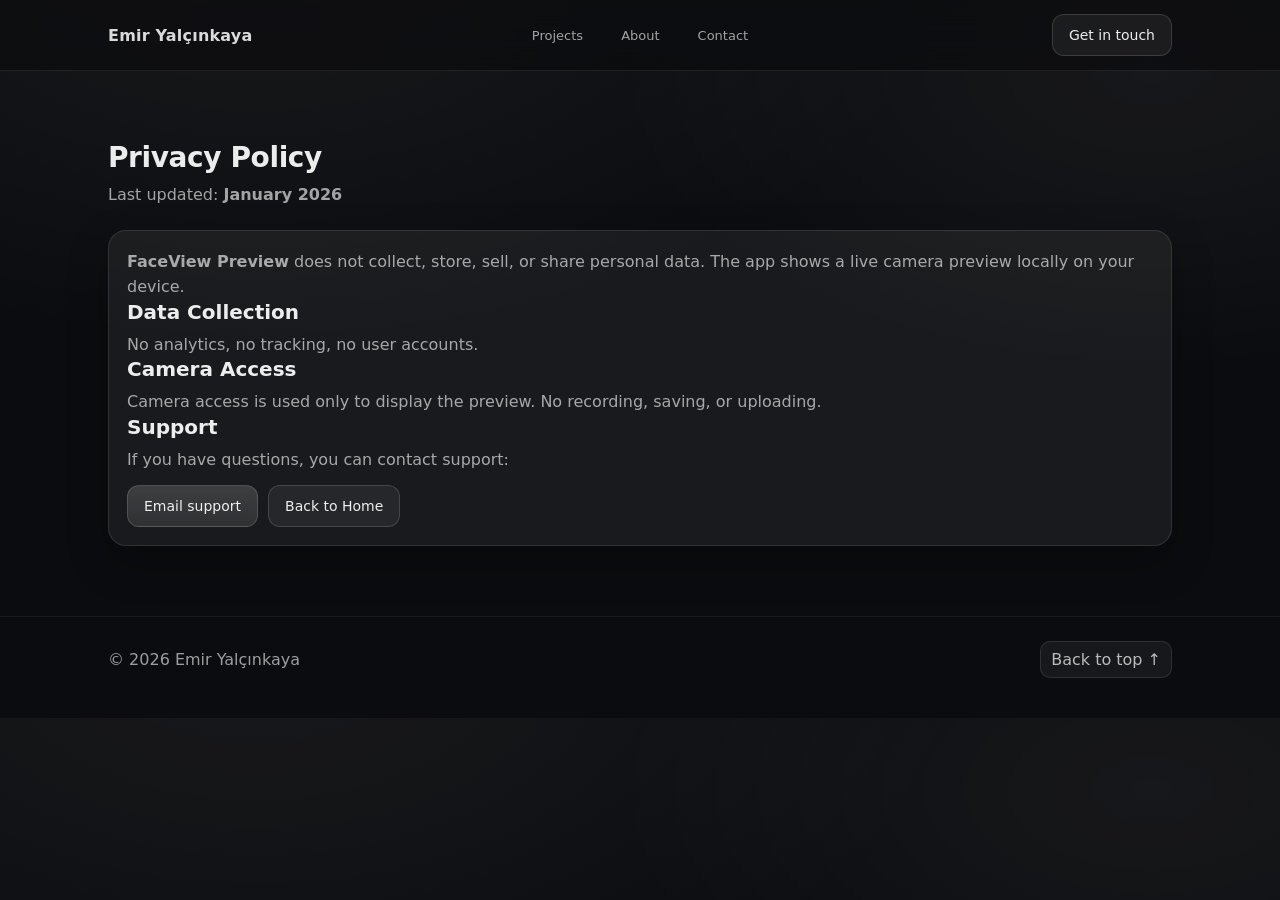
==== privacy.html @ cf3e4a01 "FaceView Preview Website" ====
<!doctype html>
<html lang="en">
<head>
  <meta charset="utf-8" />
  <meta name="viewport" content="width=device-width, initial-scale=1" />
  <title>Privacy Policy • FaceView Preview</title>
  <link rel="stylesheet" href="style.css" />
</head>
<body>

  <div id="top"></div>

  <header class="nav-wrap">
    <nav class="nav">
      <a class="brand" href="index.html" aria-label="Home">
        Emir Yalçınkaya
      </a>

      <div class="nav-center">
        <a href="index.html#projects" class="nav-link">Projects</a>
        <a href="index.html#about" class="nav-link">About</a>
        <a href="index.html#contact" class="nav-link">Contact</a>
      </div>

      <div class="nav-right">
        <a class="btn btn-ghost" href="index.html#contact">Get in touch</a>
      </div>
    </nav>
  </header>

  <main class="section">
    <div class="section-inner">
      <h2>Privacy Policy</h2>
      <p class="section-sub">Last updated: <strong>January 2026</strong></p>

      <article class="card">
        <p class="card-desc" style="margin-top:0">
          <strong>FaceView Preview</strong> does not collect, store, sell, or share personal data.
          The app shows a live camera preview locally on your device.
        </p>

        <h3 style="margin-bottom:8px">Data Collection</h3>
        <p class="card-desc" style="margin-top:0">
          No analytics, no tracking, no user accounts.
        </p>

        <h3 style="margin-bottom:8px">Camera Access</h3>
        <p class="card-desc" style="margin-top:0">
          Camera access is used only to display the preview. No recording, saving, or uploading.
        </p>

        <h3 style="margin-bottom:8px">Support</h3>
        <p class="card-desc" style="margin-top:0">
          If you have questions, you can contact support:
        </p>

        <div class="hero-actions" style="margin-top:12px">
          <a class="btn btn-primary" href="mailto:faceviewpreview@gmail.com?subject=FaceView%20Preview%20Privacy%20Question">
            Email support
          </a>
          <a class="btn btn-secondary" href="index.html">
            Back to Home
          </a>
        </div>
      </article>
    </div>
  </main>

  <footer class="footer">
    <div class="section-inner footer-inner">
      <span>© 2026 Emir Yalçınkaya</span>
      <a class="footer-link" href="#top">Back to top ↑</a>
    </div>
  </footer>

</body>
</html>
---- style.css ----
:root{
  --bg: #0b0c0f;
  --card: rgba(255,255,255,0.06);
  --stroke: rgba(255,255,255,0.10);
  --text: rgba(255,255,255,0.92);
  --muted: rgba(255,255,255,0.62);

  --btnStroke: rgba(255,255,255,0.14);
  --shine: rgba(255,255,255,0.18);

  --max: 1100px;
}

*{ box-sizing: border-box; }
html{ scroll-behavior: smooth; }

body{
  margin: 0;
  font-family: ui-sans-serif, system-ui, -apple-system, BlinkMacSystemFont, "SF Pro Display", "SF Pro Text", "Segoe UI", Roboto, Helvetica, Arial;
  background:
    radial-gradient(1200px 700px at 20% -10%, rgba(255,255,255,0.06), transparent 60%),
    radial-gradient(900px 500px at 90% 10%, rgba(255,255,255,0.05), transparent 60%),
    var(--bg);
  color: var(--text);
}

a{ color: inherit; }

/* ---------- Utilities ---------- */
.container,
.section-inner{
  max-width: var(--max);
  margin: 0 auto;
  padding: 0 18px;
}

.muted{ color: var(--muted); }

/* ---------- NAV (shared) ---------- */
.nav-wrap{
  position: sticky;
  top: 0;
  z-index: 50;
  backdrop-filter: saturate(180%) blur(18px);
  background: rgba(10,10,12,0.55);
  border-bottom: 1px solid rgba(255,255,255,0.08);
}

/* index navbar layout */
.nav{
  max-width: var(--max);
  margin: 0 auto;
  padding: 14px 18px;
  display: grid;
  grid-template-columns: 1fr auto 1fr;
  align-items: center;
}

/* privacy navbar layout */
.nav__inner{
  padding: 14px 0;
  display: flex;
  align-items: center;
  gap: 12px;
}

.brand{
  text-decoration: none;
  color: var(--text);
  font-weight: 600;
  letter-spacing: 0.2px;
  opacity: 0.92;
}

.brand__dot{
  width: 10px;
  height: 10px;
  border-radius: 999px;
  display: inline-block;
  margin-right: 8px;
  background: rgba(255,255,255,0.55);
  box-shadow: 0 0 0 3px rgba(255,255,255,0.08);
}

.nav-center{
  display: flex;
  gap: 18px;
  justify-content: center;
}

.nav-right{
  display: flex;
  justify-content: flex-end;
}

.nav-link{
  text-decoration: none;
  color: var(--muted);
  font-size: 13px;
  padding: 8px 10px;
  border-radius: 999px;
  transition: 0.2s ease;
}

.nav-link:hover{
  color: var(--text);
  background: rgba(255,255,255,0.06);
}

/* ---------- Buttons ---------- */
.btn{
  display: inline-flex;
  align-items: center;
  justify-content: center;
  gap: 8px;
  padding: 12px 16px;
  border-radius: 12px;
  font-size: 14px;
  text-decoration: none;
  border: 1px solid var(--btnStroke);
  transition: 0.2s ease;
  position: relative;
  overflow: hidden;
  user-select: none;
  color: var(--text);
}

.btn::before{
  content:"";
  position:absolute;
  inset:-40%;
  background: radial-gradient(circle at 30% 30%, var(--shine), transparent 55%);
  opacity: 0;
  transition: 0.2s ease;
}

.btn:hover::before{ opacity: 1; }

.btn-primary{
  background: linear-gradient(180deg, rgba(255,255,255,0.16), rgba(255,255,255,0.10));
}

.btn-primary:hover{
  background: linear-gradient(180deg, rgba(255,255,255,0.20), rgba(255,255,255,0.12));
  transform: translateY(-1px);
}

.btn-secondary{
  background: rgba(255,255,255,0.06);
}

.btn-secondary:hover{
  background: rgba(255,255,255,0.10);
  transform: translateY(-1px);
}

.btn-ghost{
  background: rgba(255,255,255,0.06);
}

.btn-ghost:hover{
  background: rgba(255,255,255,0.10);
}

/* ---------- Sections ---------- */
.section{
  padding: 70px 0;
}

.section h2{
  margin: 0 0 8px 0;
  font-size: 28px;
  letter-spacing: -0.4px;
}

.section-sub{
  margin: 0 0 22px 0;
  color: var(--muted);
  line-height: 1.6;
}

/* muted section block */
.section.muted{
  background: rgba(255,255,255,0.03);
  border-top: 1px solid rgba(255,255,255,0.06);
  border-bottom: 1px solid rgba(255,255,255,0.06);
}

/* ---------- Hero ---------- */
.hero{
  padding: 84px 0 64px;
}

.hero-logo{
  width: 72px;
  height: 72px;
  border-radius: 18px;
  overflow: hidden;
  background: rgba(255,255,255,0.06);
  border: 1px solid rgba(255,255,255,0.10);
  box-shadow: 0 14px 34px rgba(0,0,0,0.36);
  margin-bottom: 14px;
}

.hero-logo img{
  width: 100%;
  height: 100%;
  object-fit: cover;
}

.hero-kicker{
  margin: 10px 0 10px;
  color: rgba(255,255,255,0.65);
  font-size: 13px;
  letter-spacing: 0.2px;
}

.hero-title{
  margin: 0;
  font-size: clamp(40px, 5vw, 56px);
  letter-spacing: -1px;
}

.hero-subtitle{
  margin: 12px 0 0;
  max-width: 620px;
  color: var(--muted);
  font-size: 16px;
  line-height: 1.6;
}

.hero-actions{
  display: flex;
  gap: 10px;
  margin-top: 18px;
  flex-wrap: wrap;
}

.hero-badges{
  display:flex;
  gap: 10px;
  margin-top: 18px;
  flex-wrap: wrap;
}

.pill{
  font-size: 12px;
  padding: 8px 10px;
  border-radius: 999px;
  background: rgba(255,255,255,0.06);
  border: 1px solid rgba(255,255,255,0.10);
  color: rgba(255,255,255,0.72);
}

.hero-inner{
  max-width: var(--max);
  margin: 0 auto;
  padding: 0 18px;
}

/* ---------- Cards / Projects ---------- */
.grid{
  display: grid;
  grid-template-columns: 1fr;
  gap: 16px;
}

.card{
  background: var(--card);
  border: 1px solid rgba(255,255,255,0.10);
  border-radius: 18px;
  padding: 18px;
  box-shadow: 0 16px 40px rgba(0,0,0,0.25);
  transition: transform 0.25s ease, box-shadow 0.25s ease;
}

.card:hover{
  transform: translateY(-2px);
  box-shadow: 0 20px 44px rgba(0,0,0,0.30);
}

.card-head{
  display: flex;
  gap: 14px;
  align-items: flex-start;
}

.card-icon{
  width: 52px;
  height: 52px;
  border-radius: 14px;
  overflow: hidden;
  border: 1px solid rgba(255,255,255,0.12);
  background: rgba(255,255,255,0.06);
  flex: 0 0 auto;
}

.card-icon img{
  width: 100%;
  height: 100%;
  object-fit: cover;
}

.card h3{
  margin: 0;
  font-size: 20px;
}

.card-desc{
  margin: 8px 0 0;
  color: var(--muted);
  line-height: 1.6;
}

.feature-list{
  margin: 16px 0 0;
  padding-left: 18px;
  color: rgba(255,255,255,0.78);
  line-height: 1.7;
}

.card-footer{
  margin-top: 16px;
  display: flex;
  align-items: center;
  justify-content: space-between;
  gap: 12px;
  flex-wrap: wrap;
  padding-top: 14px;
  border-top: 1px solid rgba(255,255,255,0.08);
}

.tech{
  font-size: 12px;
  color: rgba(255,255,255,0.65);
  border: 1px solid rgba(255,255,255,0.10);
  background: rgba(255,255,255,0.05);
  padding: 8px 10px;
  border-radius: 999px;
}

/* Privacy + Support "button" links */
.project-links{
  display:flex;
  align-items:center;
  gap:10px;
}

.pbtn{
  display:inline-flex;
  align-items:center;
  padding: 9px 12px;
  border-radius: 999px;
  font-size: 13px;
  text-decoration: none;
  color: rgba(255,255,255,0.86);
  background: rgba(255,255,255,0.07);
  border: 1px solid rgba(255,255,255,0.12);
  transition: 0.2s ease;
}

.pbtn:hover{
  background: rgba(255,255,255,0.11);
  border-color: rgba(255,255,255,0.18);
  transform: translateY(-1px);
}

/* ---------- About ---------- */
.about-text{
  margin: 0;
  color: var(--muted);
  line-height: 1.7;
  max-width: 780px;
}

/* ---------- Contact ---------- */
.contact-text{
  margin: 0 0 18px;
  color: var(--muted);
  line-height: 1.7;
}

.contact-grid{
  display: grid;
  grid-template-columns: 1.2fr 0.8fr;
  gap: 16px;
}

.contact-form{
  background: var(--card);
  border: 1px solid rgba(255,255,255,0.10);
  border-radius: 18px;
  padding: 18px;
}

.contact-form label{
  display: block;
  margin-bottom: 12px;
}

.contact-form span{
  display: block;
  font-size: 12px;
  color: rgba(255,255,255,0.70);
  margin-bottom: 6px;
}

.contact-form input,
.contact-form textarea{
  width: 100%;
  padding: 12px 12px;
  border-radius: 12px;
  border: 1px solid rgba(255,255,255,0.12);
  background: rgba(0,0,0,0.28);
  color: var(--text);
  outline: none;
}

.contact-form input:focus,
.contact-form textarea:focus{
  border-color: rgba(255,255,255,0.22);
}

.form-actions{
  display: flex;
  gap: 10px;
  flex-wrap: wrap;
  margin-top: 10px;
}

.form-note{
  margin: 12px 0 0;
  font-size: 12px;
  color: rgba(255,255,255,0.55);
}

.contact-card{
  background: rgba(255,255,255,0.04);
  border: 1px solid rgba(255,255,255,0.08);
  border-radius: 18px;
  padding: 18px;
}

.contact-card h3{
  margin: 0 0 10px;
}

.contact-card p{
  margin: 10px 0 6px;
  color: rgba(255,255,255,0.65);
  font-size: 13px;
}

.mail-big{
  display: inline-block;
  text-decoration: none;
  color: rgba(255,255,255,0.92);
  background: rgba(255,255,255,0.06);
  border: 1px solid rgba(255,255,255,0.10);
  padding: 10px 12px;
  border-radius: 12px;
  font-size: 14px;
}

.mail-big:hover{
  background: rgba(255,255,255,0.10);
}

/* ---------- Privacy page card ---------- */
.pCard{
  background: var(--card);
  border: 1px solid rgba(255,255,255,0.10);
  border-radius: 18px;
  padding: 22px;
  box-shadow: 0 16px 40px rgba(0,0,0,0.25);
}

.pCard h2{
  font-size: 28px;
  letter-spacing: -0.4px;
}

.pCard h3{
  margin-top: 18px;
  margin-bottom: 8px;
  font-size: 16px;
}

.pCard p{
  color: rgba(255,255,255,0.78);
  line-height: 1.7;
}

/* ---------- Footer ---------- */
.footer{
  padding: 24px 0 40px;
  color: rgba(255,255,255,0.60);
  border-top: 1px solid rgba(255,255,255,0.06);
}

.footer__inner,
.footer-inner{
  max-width: var(--max);
  margin: 0 auto;
  padding: 0 18px;
  display:flex;
  justify-content: space-between;
  align-items: center;
  gap: 12px;
}

.footer__links{
  display: flex;
  align-items: center;
  gap: 10px;
}

.footer__links a,
.footer-link{
  text-decoration: none;
  color: rgba(255,255,255,0.70);
  padding: 8px 10px;
  border-radius: 10px;
  border: 1px solid rgba(255,255,255,0.10);
  background: rgba(255,255,255,0.05);
}

.footer__links a:hover,
.footer-link:hover{
  background: rgba(255,255,255,0.09);
}

/* ---------- Responsive ---------- */
@media (max-width: 900px){
  .nav{
    grid-template-columns: 1fr;
    gap: 10px;
    justify-items: start;
  }
  .nav-center{
    justify-content: flex-start;
    flex-wrap: wrap;
  }
  .nav-right{
    justify-content: flex-start;
  }
  .contact-grid{
    grid-template-columns: 1fr;
  }
}
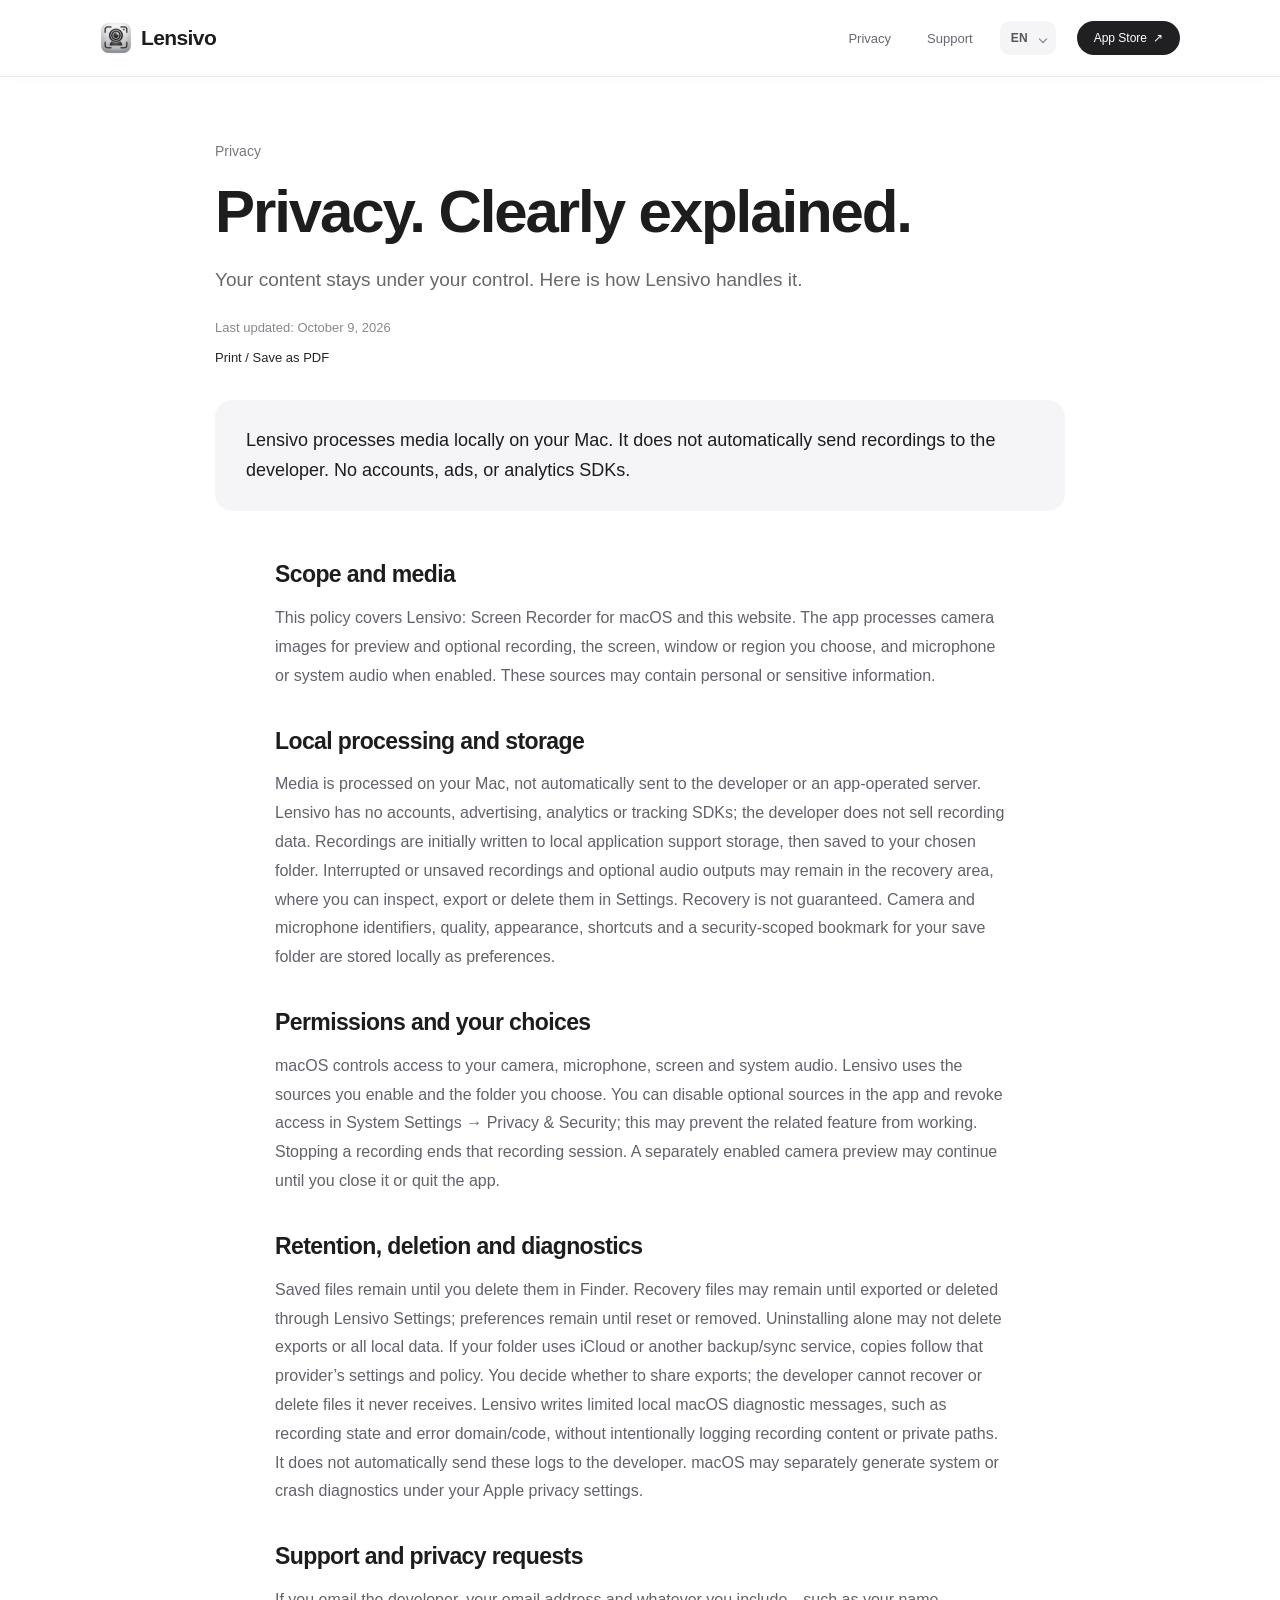
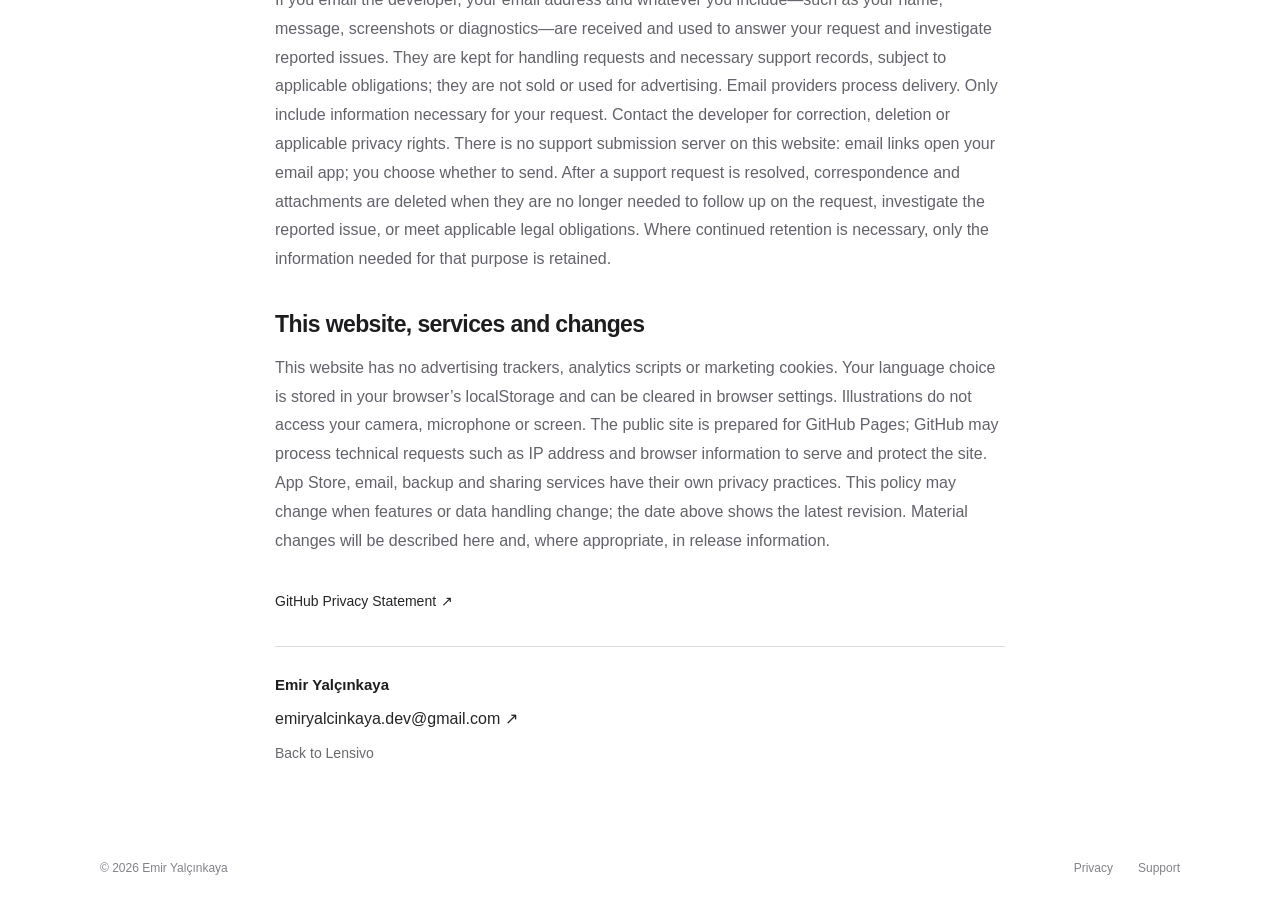
==== commit c6e733b3: "Lensivo: Screen Recorder is described as an FaceView Preview new version" ====
--- a/privacy.html
+++ b/privacy.html
@@ -1,77 +1 @@
-<!doctype html>
-<html lang="en">
-<head>
-  <meta charset="utf-8" />
-  <meta name="viewport" content="width=device-width, initial-scale=1" />
-  <title>Privacy Policy • FaceView Preview</title>
-  <link rel="stylesheet" href="style.css" />
-</head>
-<body>
-
-  <div id="top"></div>
-
-  <header class="nav-wrap">
-    <nav class="nav">
-      <a class="brand" href="index.html" aria-label="Home">
-        Emir Yalçınkaya
-      </a>
-
-      <div class="nav-center">
-        <a href="index.html#projects" class="nav-link">Projects</a>
-        <a href="index.html#about" class="nav-link">About</a>
-        <a href="index.html#contact" class="nav-link">Contact</a>
-      </div>
-
-      <div class="nav-right">
-        <a class="btn btn-ghost" href="index.html#contact">Get in touch</a>
-      </div>
-    </nav>
-  </header>
-
-  <main class="section">
-    <div class="section-inner">
-      <h2>Privacy Policy</h2>
-      <p class="section-sub">Last updated: <strong>January 2026</strong></p>
-
-      <article class="card">
-        <p class="card-desc" style="margin-top:0">
-          <strong>FaceView Preview</strong> does not collect, store, sell, or share personal data.
-          The app shows a live camera preview locally on your device.
-        </p>
-
-        <h3 style="margin-bottom:8px">Data Collection</h3>
-        <p class="card-desc" style="margin-top:0">
-          No analytics, no tracking, no user accounts.
-        </p>
-
-        <h3 style="margin-bottom:8px">Camera Access</h3>
-        <p class="card-desc" style="margin-top:0">
-          Camera access is used only to display the preview. No recording, saving, or uploading.
-        </p>
-
-        <h3 style="margin-bottom:8px">Support</h3>
-        <p class="card-desc" style="margin-top:0">
-          If you have questions, you can contact support:
-        </p>
-
-        <div class="hero-actions" style="margin-top:12px">
-          <a class="btn btn-primary" href="mailto:faceviewpreview@gmail.com?subject=FaceView%20Preview%20Privacy%20Question">
-            Email support
-          </a>
-          <a class="btn btn-secondary" href="index.html">
-            Back to Home
-          </a>
-        </div>
-      </article>
-    </div>
-  </main>
-
-  <footer class="footer">
-    <div class="section-inner footer-inner">
-      <span>© 2026 Emir Yalçınkaya</span>
-      <a class="footer-link" href="#top">Back to top ↑</a>
-    </div>
-  </footer>
-
-</body>
-</html>+<!doctype html><html lang="en"><head><meta charset="utf-8"><meta name="viewport" content="width=device-width,initial-scale=1"><title>Privacy — Lensivo</title><meta name="description" content="Lensivo — a floating camera preview and local recording tools for macOS. Available in five languages."><meta name="theme-color" content="#fafafa"><link rel="icon" href="assets/favicon.png" type="image/png"><link rel="stylesheet" href="style.css"><script src="translations.js" defer></script><script src="site.js" defer></script></head><body><a class="skip-link" href="#main" data-i18n="skip">Skip to content</a><header><nav class="shell nav" aria-label="Main navigation"><a class="brand" href="index.html" aria-label="Lensivo home"><img src="assets/lensivo-logo.png" width="32" height="32" alt=""><span>Lensivo</span></a><div class="nav-right"><a href="privacy.html" data-i18n="navPrivacy">Privacy</a><a class="nav-support" href="mailto:emiryalcinkaya.dev@gmail.com" data-i18n="navSupport">Support</a><label class="language"><span class="sr-only" data-i18n="languageLabel">Website language</span><select id="language-select"><option value="en">EN</option><option value="fr">FR</option><option value="de">DE</option><option value="it">IT</option><option value="tr">TR</option></select></label><a class="nav-store" href="https://apps.apple.com/app/id6757967733" target="_blank" rel="noopener noreferrer"><span>App Store </span><span class="link-arrow" aria-hidden="true">↗</span></a></div></nav></header><main id="main" class="policy shell"><div class="policy-header"><p data-i18n="navPrivacy" class="policy-kicker">Privacy</p><h1 data-i18n="policyTitle">Privacy. Clearly explained.</h1><p data-i18n="policyIntro" class="section-description">Your content stays under your control. Here is how Lensivo handles it.</p><p data-i18n="policyDate" class="policy-date">Last updated: October 9, 2026</p><button class="text-link print-button" type="button" data-print-policy data-i18n="print">Print / Save as PDF</button></div><div class="policy-summary"><p data-i18n="policySummary">Lensivo processes media locally on your Mac. It does not automatically send recordings to the developer. No accounts, ads, or analytics SDKs.</p></div><div class="policy-body"><section id="policy-0"><h2 data-i18n="p0Title">Scope and media</h2><p data-i18n="p0Body">This policy covers Lensivo: Screen Recorder for macOS and this website. The app processes camera images for preview and optional recording, the screen, window or region you choose, and microphone or system audio when enabled. These sources may contain personal or sensitive information.</p></section><section id="policy-1"><h2 data-i18n="p1Title">Local processing and storage</h2><p data-i18n="p1Body">Media is processed on your Mac, not automatically sent to the developer or an app-operated server. Lensivo has no accounts, advertising, analytics or tracking SDKs; the developer does not sell recording data. Recordings are initially written to local application support storage, then saved to your chosen folder. Interrupted or unsaved recordings and optional audio outputs may remain in the recovery area, where you can inspect, export or delete them in Settings. Recovery is not guaranteed. Camera and microphone identifiers, quality, appearance, shortcuts and a security-scoped bookmark for your save folder are stored locally as preferences.</p></section><section id="policy-2"><h2 data-i18n="p2Title">Permissions and your choices</h2><p data-i18n="p2Body">macOS controls access to your camera, microphone, screen and system audio. Lensivo uses the sources you enable and the folder you choose. You can disable optional sources in the app and revoke access in System Settings → Privacy & Security; this may prevent the related feature from working. Stopping a recording ends that recording session. A separately enabled camera preview may continue until you close it or quit the app.</p></section><section id="policy-3"><h2 data-i18n="p3Title">Retention, deletion and diagnostics</h2><p data-i18n="p3Body">Saved files remain until you delete them in Finder. Recovery files may remain until exported or deleted through Lensivo Settings; preferences remain until reset or removed. Uninstalling alone may not delete exports or all local data. If your folder uses iCloud or another backup/sync service, copies follow that provider’s settings and policy. You decide whether to share exports; the developer cannot recover or delete files it never receives. Lensivo writes limited local macOS diagnostic messages, such as recording state and error domain/code, without intentionally logging recording content or private paths. It does not automatically send these logs to the developer. macOS may separately generate system or crash diagnostics under your Apple privacy settings.</p></section><section id="policy-4"><h2 data-i18n="p4Title">Support and privacy requests</h2><p data-i18n="p4Body">If you email the developer, your email address and whatever you include—such as your name, message, screenshots or diagnostics—are received and used to answer your request and investigate reported issues. They are kept for handling requests and necessary support records, subject to applicable obligations; they are not sold or used for advertising. Email providers process delivery. Only include information necessary for your request. Contact the developer for correction, deletion or applicable privacy rights. There is no support submission server on this website: email links open your email app; you choose whether to send. After a support request is resolved, correspondence and attachments are deleted when they are no longer needed to follow up on the request, investigate the reported issue, or meet applicable legal obligations. Where continued retention is necessary, only the information needed for that purpose is retained.</p></section><section id="policy-5"><h2 data-i18n="p5Title">This website, services and changes</h2><p data-i18n="p5Body">This website has no advertising trackers, analytics scripts or marketing cookies. Your language choice is stored in your browser’s localStorage and can be cleared in browser settings. Illustrations do not access your camera, microphone or screen. The public site is prepared for GitHub Pages; GitHub may process technical requests such as IP address and browser information to serve and protect the site. App Store, email, backup and sharing services have their own privacy practices. This policy may change when features or data handling change; the date above shows the latest revision. Material changes will be described here and, where appropriate, in release information.</p></section><a class="text-link" href="https://docs.github.com/en/site-policy/privacy-policies/github-general-privacy-statement" target="_blank" rel="noopener noreferrer"><span data-i18n="github">GitHub Privacy Statement</span><span class="link-arrow" aria-hidden="true">↗</span></a><div class="policy-contact"><strong>Emir Yalçınkaya</strong><a class="text-link" href="mailto:emiryalcinkaya.dev@gmail.com"><span>emiryalcinkaya.dev@gmail.com</span><span class="link-arrow" aria-hidden="true">↗</span></a><a href="index.html" data-i18n="back">Back to Lensivo</a></div></div></main><footer class="shell"><div class="footer-main"><span>© 2026 Emir Yalçınkaya</span><div><a href="privacy.html" data-i18n="navPrivacy">Privacy</a><a href="mailto:emiryalcinkaya.dev@gmail.com" data-i18n="navSupport">Support</a></div></div></footer></body></html>
--- a/style.css
+++ b/style.css
@@ -1,550 +1,68 @@
-:root{
-  --bg: #0b0c0f;
-  --card: rgba(255,255,255,0.06);
-  --stroke: rgba(255,255,255,0.10);
-  --text: rgba(255,255,255,0.92);
-  --muted: rgba(255,255,255,0.62);
-
-  --btnStroke: rgba(255,255,255,0.14);
-  --shine: rgba(255,255,255,0.18);
-
-  --max: 1100px;
-}
-
-*{ box-sizing: border-box; }
-html{ scroll-behavior: smooth; }
-
-body{
-  margin: 0;
-  font-family: ui-sans-serif, system-ui, -apple-system, BlinkMacSystemFont, "SF Pro Display", "SF Pro Text", "Segoe UI", Roboto, Helvetica, Arial;
-  background:
-    radial-gradient(1200px 700px at 20% -10%, rgba(255,255,255,0.06), transparent 60%),
-    radial-gradient(900px 500px at 90% 10%, rgba(255,255,255,0.05), transparent 60%),
-    var(--bg);
-  color: var(--text);
-}
-
-a{ color: inherit; }
-
-/* ---------- Utilities ---------- */
-.container,
-.section-inner{
-  max-width: var(--max);
-  margin: 0 auto;
-  padding: 0 18px;
-}
-
-.muted{ color: var(--muted); }
-
-/* ---------- NAV (shared) ---------- */
-.nav-wrap{
-  position: sticky;
-  top: 0;
-  z-index: 50;
-  backdrop-filter: saturate(180%) blur(18px);
-  background: rgba(10,10,12,0.55);
-  border-bottom: 1px solid rgba(255,255,255,0.08);
-}
-
-/* index navbar layout */
-.nav{
-  max-width: var(--max);
-  margin: 0 auto;
-  padding: 14px 18px;
-  display: grid;
-  grid-template-columns: 1fr auto 1fr;
-  align-items: center;
-}
-
-/* privacy navbar layout */
-.nav__inner{
-  padding: 14px 0;
-  display: flex;
-  align-items: center;
-  gap: 12px;
-}
-
-.brand{
-  text-decoration: none;
-  color: var(--text);
-  font-weight: 600;
-  letter-spacing: 0.2px;
-  opacity: 0.92;
-}
-
-.brand__dot{
-  width: 10px;
-  height: 10px;
-  border-radius: 999px;
-  display: inline-block;
-  margin-right: 8px;
-  background: rgba(255,255,255,0.55);
-  box-shadow: 0 0 0 3px rgba(255,255,255,0.08);
-}
-
-.nav-center{
-  display: flex;
-  gap: 18px;
-  justify-content: center;
-}
-
-.nav-right{
-  display: flex;
-  justify-content: flex-end;
-}
-
-.nav-link{
-  text-decoration: none;
-  color: var(--muted);
-  font-size: 13px;
-  padding: 8px 10px;
-  border-radius: 999px;
-  transition: 0.2s ease;
-}
-
-.nav-link:hover{
-  color: var(--text);
-  background: rgba(255,255,255,0.06);
-}
-
-/* ---------- Buttons ---------- */
-.btn{
-  display: inline-flex;
-  align-items: center;
-  justify-content: center;
-  gap: 8px;
-  padding: 12px 16px;
-  border-radius: 12px;
-  font-size: 14px;
-  text-decoration: none;
-  border: 1px solid var(--btnStroke);
-  transition: 0.2s ease;
-  position: relative;
-  overflow: hidden;
-  user-select: none;
-  color: var(--text);
-}
-
-.btn::before{
-  content:"";
-  position:absolute;
-  inset:-40%;
-  background: radial-gradient(circle at 30% 30%, var(--shine), transparent 55%);
-  opacity: 0;
-  transition: 0.2s ease;
-}
-
-.btn:hover::before{ opacity: 1; }
-
-.btn-primary{
-  background: linear-gradient(180deg, rgba(255,255,255,0.16), rgba(255,255,255,0.10));
-}
-
-.btn-primary:hover{
-  background: linear-gradient(180deg, rgba(255,255,255,0.20), rgba(255,255,255,0.12));
-  transform: translateY(-1px);
-}
-
-.btn-secondary{
-  background: rgba(255,255,255,0.06);
-}
-
-.btn-secondary:hover{
-  background: rgba(255,255,255,0.10);
-  transform: translateY(-1px);
-}
-
-.btn-ghost{
-  background: rgba(255,255,255,0.06);
-}
-
-.btn-ghost:hover{
-  background: rgba(255,255,255,0.10);
-}
-
-/* ---------- Sections ---------- */
-.section{
-  padding: 70px 0;
-}
-
-.section h2{
-  margin: 0 0 8px 0;
-  font-size: 28px;
-  letter-spacing: -0.4px;
-}
-
-.section-sub{
-  margin: 0 0 22px 0;
-  color: var(--muted);
-  line-height: 1.6;
-}
-
-/* muted section block */
-.section.muted{
-  background: rgba(255,255,255,0.03);
-  border-top: 1px solid rgba(255,255,255,0.06);
-  border-bottom: 1px solid rgba(255,255,255,0.06);
-}
-
-/* ---------- Hero ---------- */
-.hero{
-  padding: 84px 0 64px;
-}
-
-.hero-logo{
-  width: 72px;
-  height: 72px;
-  border-radius: 18px;
-  overflow: hidden;
-  background: rgba(255,255,255,0.06);
-  border: 1px solid rgba(255,255,255,0.10);
-  box-shadow: 0 14px 34px rgba(0,0,0,0.36);
-  margin-bottom: 14px;
-}
-
-.hero-logo img{
-  width: 100%;
-  height: 100%;
-  object-fit: cover;
-}
-
-.hero-kicker{
-  margin: 10px 0 10px;
-  color: rgba(255,255,255,0.65);
-  font-size: 13px;
-  letter-spacing: 0.2px;
-}
-
-.hero-title{
-  margin: 0;
-  font-size: clamp(40px, 5vw, 56px);
-  letter-spacing: -1px;
-}
-
-.hero-subtitle{
-  margin: 12px 0 0;
-  max-width: 620px;
-  color: var(--muted);
-  font-size: 16px;
-  line-height: 1.6;
-}
-
-.hero-actions{
-  display: flex;
-  gap: 10px;
-  margin-top: 18px;
-  flex-wrap: wrap;
-}
-
-.hero-badges{
-  display:flex;
-  gap: 10px;
-  margin-top: 18px;
-  flex-wrap: wrap;
-}
-
-.pill{
-  font-size: 12px;
-  padding: 8px 10px;
-  border-radius: 999px;
-  background: rgba(255,255,255,0.06);
-  border: 1px solid rgba(255,255,255,0.10);
-  color: rgba(255,255,255,0.72);
-}
-
-.hero-inner{
-  max-width: var(--max);
-  margin: 0 auto;
-  padding: 0 18px;
-}
-
-/* ---------- Cards / Projects ---------- */
-.grid{
-  display: grid;
-  grid-template-columns: 1fr;
-  gap: 16px;
-}
-
-.card{
-  background: var(--card);
-  border: 1px solid rgba(255,255,255,0.10);
-  border-radius: 18px;
-  padding: 18px;
-  box-shadow: 0 16px 40px rgba(0,0,0,0.25);
-  transition: transform 0.25s ease, box-shadow 0.25s ease;
-}
-
-.card:hover{
-  transform: translateY(-2px);
-  box-shadow: 0 20px 44px rgba(0,0,0,0.30);
-}
-
-.card-head{
-  display: flex;
-  gap: 14px;
-  align-items: flex-start;
-}
-
-.card-icon{
-  width: 52px;
-  height: 52px;
-  border-radius: 14px;
-  overflow: hidden;
-  border: 1px solid rgba(255,255,255,0.12);
-  background: rgba(255,255,255,0.06);
-  flex: 0 0 auto;
-}
-
-.card-icon img{
-  width: 100%;
-  height: 100%;
-  object-fit: cover;
-}
-
-.card h3{
-  margin: 0;
-  font-size: 20px;
-}
-
-.card-desc{
-  margin: 8px 0 0;
-  color: var(--muted);
-  line-height: 1.6;
-}
-
-.feature-list{
-  margin: 16px 0 0;
-  padding-left: 18px;
-  color: rgba(255,255,255,0.78);
-  line-height: 1.7;
-}
-
-.card-footer{
-  margin-top: 16px;
-  display: flex;
-  align-items: center;
-  justify-content: space-between;
-  gap: 12px;
-  flex-wrap: wrap;
-  padding-top: 14px;
-  border-top: 1px solid rgba(255,255,255,0.08);
-}
-
-.tech{
-  font-size: 12px;
-  color: rgba(255,255,255,0.65);
-  border: 1px solid rgba(255,255,255,0.10);
-  background: rgba(255,255,255,0.05);
-  padding: 8px 10px;
-  border-radius: 999px;
-}
-
-/* Privacy + Support "button" links */
-.project-links{
-  display:flex;
-  align-items:center;
-  gap:10px;
-}
-
-.pbtn{
-  display:inline-flex;
-  align-items:center;
-  padding: 9px 12px;
-  border-radius: 999px;
-  font-size: 13px;
-  text-decoration: none;
-  color: rgba(255,255,255,0.86);
-  background: rgba(255,255,255,0.07);
-  border: 1px solid rgba(255,255,255,0.12);
-  transition: 0.2s ease;
-}
-
-.pbtn:hover{
-  background: rgba(255,255,255,0.11);
-  border-color: rgba(255,255,255,0.18);
-  transform: translateY(-1px);
-}
-
-/* ---------- About ---------- */
-.about-text{
-  margin: 0;
-  color: var(--muted);
-  line-height: 1.7;
-  max-width: 780px;
-}
-
-/* ---------- Contact ---------- */
-.contact-text{
-  margin: 0 0 18px;
-  color: var(--muted);
-  line-height: 1.7;
-}
-
-.contact-grid{
-  display: grid;
-  grid-template-columns: 1.2fr 0.8fr;
-  gap: 16px;
-}
-
-.contact-form{
-  background: var(--card);
-  border: 1px solid rgba(255,255,255,0.10);
-  border-radius: 18px;
-  padding: 18px;
-}
-
-.contact-form label{
-  display: block;
-  margin-bottom: 12px;
-}
-
-.contact-form span{
-  display: block;
-  font-size: 12px;
-  color: rgba(255,255,255,0.70);
-  margin-bottom: 6px;
-}
-
-.contact-form input,
-.contact-form textarea{
-  width: 100%;
-  padding: 12px 12px;
-  border-radius: 12px;
-  border: 1px solid rgba(255,255,255,0.12);
-  background: rgba(0,0,0,0.28);
-  color: var(--text);
-  outline: none;
-}
-
-.contact-form input:focus,
-.contact-form textarea:focus{
-  border-color: rgba(255,255,255,0.22);
-}
-
-.form-actions{
-  display: flex;
-  gap: 10px;
-  flex-wrap: wrap;
-  margin-top: 10px;
-}
-
-.form-note{
-  margin: 12px 0 0;
-  font-size: 12px;
-  color: rgba(255,255,255,0.55);
-}
-
-.contact-card{
-  background: rgba(255,255,255,0.04);
-  border: 1px solid rgba(255,255,255,0.08);
-  border-radius: 18px;
-  padding: 18px;
-}
-
-.contact-card h3{
-  margin: 0 0 10px;
-}
-
-.contact-card p{
-  margin: 10px 0 6px;
-  color: rgba(255,255,255,0.65);
-  font-size: 13px;
-}
-
-.mail-big{
-  display: inline-block;
-  text-decoration: none;
-  color: rgba(255,255,255,0.92);
-  background: rgba(255,255,255,0.06);
-  border: 1px solid rgba(255,255,255,0.10);
-  padding: 10px 12px;
-  border-radius: 12px;
-  font-size: 14px;
-}
-
-.mail-big:hover{
-  background: rgba(255,255,255,0.10);
-}
-
-/* ---------- Privacy page card ---------- */
-.pCard{
-  background: var(--card);
-  border: 1px solid rgba(255,255,255,0.10);
-  border-radius: 18px;
-  padding: 22px;
-  box-shadow: 0 16px 40px rgba(0,0,0,0.25);
-}
-
-.pCard h2{
-  font-size: 28px;
-  letter-spacing: -0.4px;
-}
-
-.pCard h3{
-  margin-top: 18px;
-  margin-bottom: 8px;
-  font-size: 16px;
-}
-
-.pCard p{
-  color: rgba(255,255,255,0.78);
-  line-height: 1.7;
-}
-
-/* ---------- Footer ---------- */
-.footer{
-  padding: 24px 0 40px;
-  color: rgba(255,255,255,0.60);
-  border-top: 1px solid rgba(255,255,255,0.06);
-}
-
-.footer__inner,
-.footer-inner{
-  max-width: var(--max);
-  margin: 0 auto;
-  padding: 0 18px;
-  display:flex;
-  justify-content: space-between;
-  align-items: center;
-  gap: 12px;
-}
-
-.footer__links{
-  display: flex;
-  align-items: center;
-  gap: 10px;
-}
-
-.footer__links a,
-.footer-link{
-  text-decoration: none;
-  color: rgba(255,255,255,0.70);
-  padding: 8px 10px;
-  border-radius: 10px;
-  border: 1px solid rgba(255,255,255,0.10);
-  background: rgba(255,255,255,0.05);
-}
-
-.footer__links a:hover,
-.footer-link:hover{
-  background: rgba(255,255,255,0.09);
-}
-
-/* ---------- Responsive ---------- */
-@media (max-width: 900px){
-  .nav{
-    grid-template-columns: 1fr;
-    gap: 10px;
-    justify-items: start;
-  }
-  .nav-center{
-    justify-content: flex-start;
-    flex-wrap: wrap;
-  }
-  .nav-right{
-    justify-content: flex-start;
-  }
-  .contact-grid{
-    grid-template-columns: 1fr;
-  }
-}+:root{color-scheme:light;--ink:#1d1d1f;--muted:#68686d;--blue:#0066cc;--line:#dedee2;--surface:#f5f5f7;--font:-apple-system,BlinkMacSystemFont,'Segoe UI',sans-serif}*{box-sizing:border-box}html{scroll-behavior:smooth;scroll-padding-top:88px}body{margin:0;background:#fff;color:var(--ink);font-family:var(--font);-webkit-font-smoothing:antialiased}a{color:inherit;text-decoration:none}button,select{font:inherit}button,a,select{-webkit-tap-highlight-color:transparent}a:focus-visible,button:focus-visible,select:focus-visible{outline:3px solid #0071e3;outline-offset:5px;border-radius:5px}.shell{width:min(1080px,calc(100% - 64px));margin:auto}.sr-only{position:absolute;width:1px;height:1px;padding:0;overflow:hidden;clip:rect(0,0,0,0);white-space:nowrap}.skip-link{position:fixed;top:-100px;left:16px;background:#fff;z-index:100;padding:12px;border:1px solid var(--line)}.skip-link:focus{top:12px}header{position:sticky;top:0;z-index:20;background:#ffffffdb;backdrop-filter:blur(20px);-webkit-backdrop-filter:blur(20px);border-bottom:1px solid #00000008}.nav{height:68px;display:flex;justify-content:space-between;align-items:center}.brand{display:flex;align-items:center;gap:9px;font-weight:650;font-size:20px;letter-spacing:-.7px}.brand img{object-fit:contain}.nav-right{display:flex;align-items:center;gap:28px;font-size:13px}.nav-right a:hover{color:var(--blue)}.language{position:relative}.language select{border:0;background:transparent;color:var(--muted);font-size:12px;max-width:128px;padding:10px 2px;cursor:pointer}.hero{text-align:center;padding-top:73px}.hero-icon{object-fit:contain;filter:drop-shadow(0 8px 14px #00000016);animation:arrive .7s both}.product-name{font-size:22px;font-weight:600;letter-spacing:-.5px;margin:16px 0 22px}.hero h1{font-size:clamp(48px,5.5vw,76px);line-height:1.06;letter-spacing:-3.8px;font-weight:650;margin:0 auto;max-width:1000px;animation:arrive .8s .08s both}.hero-intro{font-size:clamp(20px,2.1vw,28px);line-height:1.35;font-weight:500;letter-spacing:-.55px;margin:24px auto 12px}.hero-description{max-width:550px;font-size:18px;line-height:1.55;color:var(--muted);margin:0 auto}.hero-actions{margin-top:28px}.button{display:inline-flex;align-items:center;gap:10px;background:#0071e3;color:#fff;border-radius:99px;padding:13px 23px;min-height:46px;font-size:15px;font-weight:500;transition:background .2s,transform .2s}.button:hover{background:#0077ed;transform:translateY(-1px)}.release{font-size:12px;color:#77777e;margin:17px auto 0;max-width:480px;line-height:1.5}.product-showcase{padding-top:52px}.mac-window{width:940px;max-width:100%;margin:auto;position:relative;border:1px solid #d7d7df;border-radius:19px;box-shadow:0 24px 70px #25253216,0 3px 10px #25253206;background:linear-gradient(145deg,#eeeeF2,#dddde4);overflow:hidden;animation:arrive 1s .18s both}.window-top{height:37px;background:#fafafadb;border-bottom:1px solid #d9d9de;display:flex;align-items:center;justify-content:center;font-size:11px;font-weight:500;color:#73737b;position:relative}.traffic{position:absolute;left:15px;display:flex;gap:7px}.traffic i{width:9px;height:9px;border-radius:50%;background:#f36b63;border:1px solid #00000009}.traffic i:nth-child(2){background:#f6c451}.traffic i:nth-child(3){background:#60c357}.window-time{position:absolute;right:17px;font-size:10px}.window-content{height:445px;padding:52px 77px 45px;position:relative;background:radial-gradient(ellipse at 80% 90%,#c8d2df60,transparent 70%)}.recording-island{position:absolute;z-index:3;left:50%;top:13px;transform:translateX(-50%);height:43px;width:172px;border-radius:14px;background:#242426;color:#eee;display:flex;align-items:center;justify-content:space-between;padding:8px 15px;font-size:12px;font-variant-numeric:tabular-nums;box-shadow:0 5px 14px #0002}.record-dot{width:15px;height:15px;border-radius:50%;background:#ed534d;box-shadow:0 0 0 4px #ed534d20}.presentation{height:100%;background:#fffefa;border:1px solid #fff;border-radius:8px;padding:26px 38px 20px;box-shadow:0 10px 26px #20212e0d;position:relative;overflow:hidden}.presentation-heading{display:flex;justify-content:space-between;font-size:12px;color:#717176}.presentation h2{font-size:clamp(38px,4.9vw,65px);font-weight:600;letter-spacing:-2.8px;line-height:1.06;margin:30px 0 0;max-width:78%;position:relative;z-index:2}.presentation-bottom{display:flex;justify-content:space-between;position:absolute;bottom:20px;left:38px;right:38px;font-size:12px;color:#7b7b80}.abstract-lines{position:absolute;right:25px;bottom:26px;display:flex;align-items:end;gap:8px;transform:rotate(-15deg);opacity:.8}.abstract-lines i{height:75px;width:13px;background:#d8e5f2;border-radius:8px}.abstract-lines i:nth-child(2){height:105px;background:#b7d4f2}.abstract-lines i:nth-child(3){height:140px;background:#82b7eb}.abstract-lines i:nth-child(4){height:180px;background:#3287d7}.abstract-lines i:nth-child(5){height:220px;background:#0066cc}.floating-camera{position:absolute;z-index:4;bottom:24px;right:24px;width:136px;height:154px;border-radius:25px;border:1px solid #ffffffcc;display:grid;place-items:center;background:linear-gradient(145deg,#fcfcfe,#e5e5ec);box-shadow:0 12px 28px #22232f20;animation:gentleFloat 8s ease-in-out infinite}.floating-camera img{width:96px;height:96px;object-fit:contain}.camera-dot{position:absolute;top:14px;right:15px;background:#ee554c;border-radius:50%;width:5px;height:5px}.image-caption{font-size:11px;text-align:center;color:#8b8b91;line-height:1.5;margin:21px 0 0}.section-title{font-size:clamp(34px,3.7vw,50px);letter-spacing:-1.8px;font-weight:600;line-height:1.1;margin:0}.features{padding-top:120px;padding-bottom:100px}.feature-grid{display:grid;grid-template-columns:repeat(3,1fr);gap:48px;margin-top:52px}.feature-symbol{font-size:30px;color:#55555b;display:block;height:46px;line-height:1}.feature-grid h3{font-size:21px;line-height:1.3;letter-spacing:-.5px;font-weight:600;margin:13px 0}.feature-grid p{font-size:16px;line-height:1.65;color:var(--muted);margin:0}.specs{display:flex;gap:30px;justify-content:space-between;font-size:12px;color:#85858c;border-top:1px solid var(--line);padding-top:26px;margin-top:46px}.language-section{background:var(--surface);padding:90px 0;text-align:center}.section-description{font-size:18px;line-height:1.65;color:var(--muted);max-width:620px;margin:23px auto 0}.language-list{display:flex;gap:15px 40px;justify-content:center;flex-wrap:wrap;margin-top:38px;font-size:19px;font-weight:500;letter-spacing:-.4px}.privacy-section{text-align:center;padding:106px 0}.privacy-mark{margin:0 auto 23px;color:#585860;width:44px;height:52px}.privacy-mark svg{width:100%;height:100%}.text-link{color:var(--blue);font-size:16px;display:inline-block;line-height:1.5}.text-link:hover{text-decoration:underline}.privacy-section .text-link{margin-top:23px}.support-section{text-align:center;background:var(--surface);padding:66px 0}.support-section h2{font-size:32px;font-weight:600;letter-spacing:-1px;margin:0}.support-section .section-description{font-size:16px;max-width:570px;margin-top:16px}.support-section .text-link{margin-top:23px}.email-address{display:block;font-size:13px;color:#82828b;margin:12px 0 0}.email-address:hover{color:var(--blue)}footer{padding:33px 0 27px;color:#82828a;font-size:12px;line-height:1.6}.footer-main{display:flex;justify-content:space-between;gap:25px}.footer-main>div{display:flex;gap:25px}.footnote{font-size:11px;line-height:1.65;color:#909098;border-top:1px solid var(--line);margin-top:22px;padding-top:17px}.policy{max-width:850px;padding-top:66px;padding-bottom:65px}.policy-header{margin-bottom:32px}.policy-kicker{font-size:14px;font-weight:500;color:#787880;margin:0 0 20px}.policy h1{font-size:clamp(39px,4.8vw,60px);letter-spacing:-2.1px;line-height:1.1;font-weight:600;margin:0}.policy .section-description{margin:19px 0;max-width:700px;font-size:19px}.policy-date{color:#888890;font-size:13px;margin:25px 0 13px}.print-button{background:none;border:0;padding:0;font-size:13px;cursor:pointer}.policy-summary{background:var(--surface);border-radius:17px;padding:26px 31px;font-size:18px;line-height:1.65;font-weight:500}.policy-summary p{margin:0}.policy-body{max-width:730px;margin:auto;padding-top:13px}.policy-body section{margin:36px 0}.policy-body h2{font-size:23px;letter-spacing:-.6px;font-weight:600;line-height:1.3;margin:0 0 14px}.policy-body p{font-size:16px;line-height:1.8;color:#62626b;margin:0}.policy-body>.text-link{font-size:14px}.policy-contact{display:flex;flex-direction:column;gap:14px;border-top:1px solid var(--line);padding-top:29px;margin-top:34px;font-size:15px}.policy-contact>a:last-child{font-size:14px;color:var(--muted)}@keyframes arrive{from{opacity:0;transform:translateY(14px)}to{opacity:1;transform:translateY(0)}}@keyframes gentleFloat{50%{transform:translateY(-5px)}}
+@media(min-width:1500px){.hero{padding-top:90px}}@media(max-width:850px){.shell{width:calc(100% - 48px)}.hero h1{font-size:58px;letter-spacing:-2.8px}.hero-intro{font-size:23px}.window-content{height:390px;padding:53px 45px 35px}.presentation{padding-inline:25px}.presentation h2{font-size:51px;max-width:83%}.feature-grid{gap:26px}.floating-camera{width:118px;height:136px}.floating-camera img{width:80px;height:80px}.abstract-lines{right:12px;opacity:.55}.feature-grid h3{font-size:19px}.section-title{font-size:42px}.features{padding-top:90px}.specs{flex-direction:column;gap:10px}}
+@media(max-width:600px){.shell{width:calc(100% - 40px)}.nav{height:60px}.brand{font-size:19px}.brand img{width:28px;height:28px}.nav-right{gap:15px;font-size:12px}.nav-support{display:none}.language select{max-width:100px;font-size:11px}.hero{padding-top:45px}.hero-icon{width:72px;height:72px}.product-name{font-size:19px;margin:12px 0 20px}.hero h1{font-size:44px;letter-spacing:-2.2px;line-height:1.07}.hero-intro{font-size:20px;margin-top:23px;letter-spacing:-.4px}.hero-description{font-size:16px;max-width:350px}.hero-actions{margin-top:24px}.button{font-size:14px;padding:12px 22px}.release{font-size:11px;max-width:310px}.product-showcase{padding-top:37px;width:calc(100% - 28px)}.mac-window{border-radius:13px;box-shadow:0 15px 35px #25253213}.window-top{height:29px;font-size:9px}.window-time{font-size:8px}.traffic{left:10px;gap:4px}.traffic i{width:6px;height:6px}.window-content{height:285px;padding:47px 18px 31px}.recording-island{height:34px;width:133px;top:9px;border-radius:11px;font-size:10px;padding:6px 11px}.recording-island img{width:21px;height:21px}.record-dot{width:11px;height:11px}.presentation{padding:20px 17px}.presentation-heading{font-size:9px}.presentation h2{font-size:34px;letter-spacing:-1.5px;margin-top:27px;max-width:87%}.presentation-bottom{font-size:9px;bottom:16px;left:17px;right:17px}.floating-camera{bottom:17px;right:12px;width:82px;height:98px;border-radius:18px}.floating-camera img{width:63px;height:63px}.camera-dot{top:10px;right:10px;width:4px;height:4px}.abstract-lines{gap:5px;right:20px;bottom:19px;opacity:.35}.abstract-lines i{width:8px;height:45px}.abstract-lines i:nth-child(2){height:65px}.abstract-lines i:nth-child(3){height:85px}.abstract-lines i:nth-child(4){height:110px}.abstract-lines i:nth-child(5){height:135px}.image-caption{font-size:10px;padding:0 10px}.section-title{font-size:34px;letter-spacing:-1.3px}.features{padding-top:74px;padding-bottom:62px}.feature-grid{grid-template-columns:1fr;gap:32px;margin-top:37px}.feature-symbol{font-size:27px;height:30px}.feature-grid h3{font-size:21px;margin:12px 0 8px}.feature-grid p{font-size:16px}.specs{margin-top:32px;padding-top:21px;font-size:11px}.language-section{padding:63px 0}.section-description{font-size:16px;margin-top:21px}.language-list{font-size:17px;gap:18px 24px;max-width:300px;margin:30px auto 0}.privacy-section{padding:72px 0}.support-section{padding:51px 0}.support-section h2{font-size:29px}.footer-main{gap:16px;font-size:11px}.footer-main>div{gap:17px}.footnote{font-size:10px}.policy{padding-top:44px}.policy h1{font-size:40px;letter-spacing:-1.6px}.policy .section-description{font-size:17px}.policy-summary{font-size:16px;padding:23px}.policy-body h2{font-size:22px}.policy-body p{font-size:16px}}
+@media(max-width:360px){.shell{width:calc(100% - 32px)}.hero h1{font-size:39px}.hero-intro{font-size:18px}.nav-right{gap:10px}.brand{font-size:17px}.language select{max-width:91px}.presentation h2{font-size:30px}}
+@media(prefers-reduced-motion:reduce){html{scroll-behavior:auto}*,*:before,*:after{animation:none!important;transition:none!important}}
+@media print{header,footer,.print-button,.skip-link,.policy-contact>a:last-child{display:none}.shell{width:100%}.policy{padding:0;max-width:none}.policy h1{font-size:30px}.policy-summary{padding:16px;border:1px solid #ddd}.policy-body{max-width:none}.policy-body section{break-inside:avoid}.policy-body p{font-size:11px;line-height:1.6}.policy-body h2{font-size:17px}.policy-header{margin-bottom:16px}a{color:#222}}
+/* Lensivo details: monochrome controls and quiet, expressive illustrations. */
+:root{--blue:#252529}.button{background:#202023;box-shadow:0 3px 8px #0000000c}.button:hover{background:#3a3a3e}.nav-store{display:inline-flex;align-items:center;gap:6px;background:#202023;color:#fff!important;border-radius:99px;padding:9px 15px;font-size:12px;font-weight:500;white-space:nowrap;transition:background .2s}.nav-store:hover{background:#3a3a3e}.nav-right{gap:23px}.feature-grid{gap:24px;margin-top:43px}.feature-grid article{min-width:0}.feature-grid h3{margin:25px 0 12px}.feature-art{height:170px;position:relative;border-radius:21px;background:#f5f5f7;overflow:hidden;display:flex;align-items:center;justify-content:center}.capture-art{background:linear-gradient(145deg,#f3f3f5,#e9eaed)}.mini-display{width:156px;height:104px;border:1.5px solid #aaaab3;border-radius:8px;background:#ffffffbd;box-shadow:0 9px 17px #2222290b;transform:rotate(-5deg)}.mini-toolbar{height:19px;border-bottom:1px solid #dedee4;display:flex;align-items:center;gap:4px;padding-left:9px}.mini-toolbar i{width:4px;height:4px;border-radius:50%;background:#a3a3ac}.mini-content{padding:17px 19px}.mini-content span{display:block;width:85px;height:5px;border-radius:3px;background:#dedee4;margin-bottom:8px}.mini-content span:first-child{width:56px;background:#b1b1bd}.mini-content span:last-child{width:65px}.selection-frame{position:absolute;width:113px;height:75px;border:1.5px solid #585862;border-radius:3px;transform:translate(18px,8px);animation:frameBreathe 7s ease-in-out infinite}.selection-frame i{width:5px;height:5px;position:absolute;background:#fff;border:1px solid #585862}.selection-frame i:nth-child(1){top:-3px;left:-3px}.selection-frame i:nth-child(2){top:-3px;right:-3px}.selection-frame i:nth-child(3){bottom:-3px;left:-3px}.selection-frame i:nth-child(4){bottom:-3px;right:-3px}.art-tag{position:absolute;right:17px;top:16px;color:#777780;font-size:9px;letter-spacing:1px;display:flex;align-items:center;gap:5px}.art-tag i{width:4px;height:4px;border-radius:50%;background:#ed5750;animation:recordGlow 3s ease-in-out infinite}.camera-art{background:linear-gradient(140deg,#f7f6f4,#eeedea)}.camera-body{width:94px;height:83px;position:relative;color:#54545e;display:grid;place-items:center;animation:cameraFloat 7s ease-in-out infinite}.camera-body svg{width:80px;height:64px;position:relative;z-index:2}.camera-shine{position:absolute;width:14px;height:14px;left:37px;top:27px;background:#fff9;border-radius:50%;animation:lensFocus 5s ease-in-out infinite}.camera-echo{width:124px;height:124px;border:1px solid #d9d8d6;border-radius:50%;position:absolute;animation:cameraHalo 7s ease-in-out infinite}.audio-art{background:linear-gradient(145deg,#f2f3f5,#e9ebf0);flex-direction:column;gap:21px}.equalizer{height:95px;display:flex;gap:5px;align-items:center}.equalizer i{display:block;width:5px;height:var(--height);border-radius:5px;background:#555560;transform:scaleY(.4);animation:equalizer 2.2s ease-in-out infinite;animation-delay:calc(var(--bar) * -.17s)}.equalizer i:nth-child(3n){background:#9494a0}.audio-track{height:2px;width:155px;background:#cdcdd5;position:relative}.audio-track span{position:absolute;left:0;top:0;height:2px;width:58%;background:#6c6c79}.audio-track i{position:absolute;width:8px;height:8px;background:#fff;border:1.5px solid #777782;border-radius:50%;left:56%;top:-3px}.quality-panel{margin-top:47px;padding:30px 32px 20px;border:1px solid #e4e4e8;border-radius:22px;background:#fcfcfd}.quality-intro{display:flex;gap:38px;align-items:start;justify-content:space-between}.quality-intro h3{font-size:23px;letter-spacing:-.6px;line-height:1.3;margin:0;font-weight:600;max-width:340px}.quality-intro p{font-size:14px;line-height:1.65;color:var(--muted);margin:0;max-width:470px}.quality-grid{display:grid;grid-template-columns:1.25fr 1fr 1fr 1.1fr;gap:23px;margin-top:31px;padding-top:27px;border-top:1px solid #e6e6e9}.quality-item>span{display:block;font-size:12px;color:#888891;margin-bottom:11px}.quality-item>strong{display:block;font-size:23px;font-weight:600;letter-spacing:-.7px;white-space:nowrap}.quality-resolution>strong{font-size:33px;line-height:1}.quality-item small{font-size:13px;color:#80808a;letter-spacing:0;font-weight:400}.resolution-options{display:flex;gap:6px;margin-top:13px;flex-wrap:wrap}.resolution-options b{font-size:10px;font-weight:500;color:#7d7d88;border:1px solid #e2e2e6;border-radius:5px;padding:3px 5px}.requirements{font-size:11px;color:#909099;line-height:1.5;margin:23px 0 0}.privacy-mark{position:relative;width:74px;height:74px;padding:12px 16px;margin-bottom:25px;border-radius:22px;background:#f5f5f7;box-shadow:0 4px 14px #00000004}.privacy-mark:before{content:'';position:absolute;inset:-7px;border:1px solid #e5e5ea;border-radius:28px;animation:privacyHalo 5s ease-in-out infinite}.lock-shackle{transform-origin:24px 24px;animation:lockSettle 6s ease-in-out infinite}.lock-key{animation:recordGlow 4s ease-in-out infinite}.abstract-lines i{background:#d7d7df!important}.abstract-lines i:nth-child(2){background:#bcbcc8!important}.abstract-lines i:nth-child(3){background:#9797a6!important}.abstract-lines i:nth-child(4){background:#737382!important}.abstract-lines i:nth-child(5){background:#4d4d5d!important}
+@keyframes equalizer{0%,100%{transform:scaleY(.3)}30%{transform:scaleY(.86)}60%{transform:scaleY(.5)}80%{transform:scaleY(1)}}@keyframes frameBreathe{0%,100%{transform:translate(18px,8px)}50%{transform:translate(9px,3px);width:129px;height:82px}}@keyframes recordGlow{50%{opacity:.45}}@keyframes cameraFloat{50%{transform:translateY(-4px)}}@keyframes cameraHalo{50%{transform:scale(1.06);opacity:.55}}@keyframes lensFocus{50%{transform:scale(.7);opacity:.4}}@keyframes privacyHalo{0%,100%{transform:scale(.98);opacity:.5}50%{transform:scale(1.07);opacity:1}}@keyframes lockSettle{0%,15%,100%{transform:translateY(0)}6%{transform:translateY(-2px)}}
+@media(max-width:850px){.quality-grid{grid-template-columns:1fr 1fr;gap:27px}.quality-intro{gap:20px}.quality-intro p{max-width:350px}.feature-grid{gap:20px}.feature-art{height:152px}.quality-item>strong{font-size:24px}.quality-resolution>strong{font-size:33px}}
+@media(max-width:600px){.nav-right{gap:12px}.nav-right>a[data-i18n=navPrivacy]{display:none}.nav-store{padding:8px 11px;font-size:11px}.nav-store span{display:none}.language select{max-width:102px}.feature-grid{gap:34px}.feature-art{height:180px}.feature-grid h3{margin-top:20px}.feature-grid p{font-size:16px}.quality-panel{padding:25px 23px 19px;margin-top:36px;border-radius:20px}.quality-intro{display:block}.quality-intro h3{font-size:24px}.quality-intro p{margin-top:13px;font-size:14px}.quality-grid{gap:25px 19px;margin-top:23px;padding-top:23px}.quality-item>strong{font-size:19px;letter-spacing:-.5px}.quality-resolution>strong{font-size:31px}.quality-item>span{font-size:11px}.quality-item small{font-size:11px}.resolution-options{gap:4px}.resolution-options b{font-size:9px;padding:2px 4px}.footer-main{padding-bottom:4px}.privacy-mark{margin-bottom:24px}}
+@media(prefers-reduced-motion:reduce){*,*:before,*:after{animation:none!important;transition:none!important}.equalizer i{transform:scaleY(.7)}}
+/* Final interaction details. */
+header{background:#fffffff0;border-bottom:1px solid #eaeaec;box-shadow:0 3px 17px #22222203}.nav{height:76px}.brand{letter-spacing:-.6px;font-size:21px}.nav-right{gap:8px}.nav-right>a:not(.nav-store){padding:9px 14px;border-radius:99px;color:#676770;transition:background .2s,color .2s}.nav-right>a:not(.nav-store):hover{background:#f2f2f5;color:#202023}.language{margin:0 13px 0 5px}.language select{appearance:none;-webkit-appearance:none;font-size:12px;font-weight:600;letter-spacing:.3px;width:56px;max-width:56px;padding:10px 20px 10px 11px;background:#f5f5f7;border-radius:10px;color:#55555e}.language:after{content:'';position:absolute;pointer-events:none;right:10px;top:15px;width:5px;height:5px;border-right:1.2px solid #777;border-bottom:1.2px solid #777;transform:rotate(45deg)}.nav-store{padding:10px 17px}.link-arrow{display:inline-block;flex-shrink:0;margin-left:5px;transition:transform .3s cubic-bezier(.2,.7,.2,1);font-size:1em;line-height:1}.button .link-arrow,.nav-store .link-arrow{margin-left:0}a:hover .link-arrow,a:focus-visible .link-arrow{transform:translate(3px,-3px)}.text-link,.email-address{align-items:center}.email-address .link-arrow{color:#55555f}.nav-store span.link-arrow{display:inline-block}.quality-panel{background:transparent;border:0;border-radius:0;padding:37px 0 0;border-top:1px solid #e5e5e9;margin-top:44px}.quality-intro{align-items:center}.quality-intro h3{font-size:27px;max-width:350px}.quality-intro p{font-size:15px;max-width:520px}.quality-grid{margin-top:28px;border:0;border-radius:18px;background:#f5f5f7;padding:27px 28px;gap:23px}.requirements{margin-top:17px}.quality-resolution>strong{font-size:35px}.resolution-options b{background:#fff;border:0;border-radius:5px;padding:4px 6px;color:#777781}.privacy-mark{background:transparent;border-radius:0;box-shadow:none;width:62px;height:73px;padding:0;color:#202023;overflow:visible}.privacy-mark:before{display:none}.privacy-mark svg{overflow:visible}.lock-shackle{stroke-width:4;transform-origin:33px 24px;animation:lockOpenClose 5.6s cubic-bezier(.5,0,.3,1) infinite}.lock-body{stroke-width:4}.lock-key{animation:none}.camera-rec-light{fill:#e34a42;animation:cameraRecording 2.4s ease-in-out infinite}.camera-dot{animation:cameraRecording 2.4s ease-in-out infinite}.camera-body{color:#4c4c56}.island-description{text-align:center;max-width:600px;margin:36px auto 0}.island-description h3{font-size:19px;letter-spacing:-.4px;font-weight:600;margin:0}.island-description p{font-size:15px;color:var(--muted);line-height:1.65;margin:12px 0 0}.language-section{padding:69px 0}.language-list{margin-top:27px}.image-caption{margin-top:17px}
+@keyframes lockOpenClose{0%,12%,100%{transform:translateY(0) rotate(0)}30%,48%{transform:translateY(-5px) rotate(-24deg)}64%,84%{transform:translateY(0) rotate(0)}}@keyframes cameraRecording{0%,100%{opacity:1}45%,60%{opacity:.15}}
+@media(max-width:850px){.quality-intro{align-items:start}.quality-grid{gap:27px}.quality-intro h3{font-size:25px}.quality-intro p{max-width:355px}}
+@media(max-width:600px){.nav{height:66px}.nav-right{gap:7px}.brand{font-size:19px}.language{margin:0 4px 0 0}.language select{font-size:11px;width:48px;max-width:48px;padding-left:9px;padding-right:17px}.language:after{right:9px;top:14px;width:4px;height:4px}.nav-store{padding:9px 12px;font-size:11px}.nav-store span.link-arrow{display:inline-block}.quality-panel{padding:28px 0 0;margin-top:34px}.quality-intro h3{font-size:25px}.quality-intro p{font-size:15px;margin-top:13px}.quality-grid{padding:24px 20px;gap:25px 15px;margin-top:22px}.quality-item>strong{font-size:19px}.quality-resolution>strong{font-size:31px}.island-description{margin:29px auto 0;padding:0 12px}.island-description h3{font-size:18px;line-height:1.4}.island-description p{font-size:14px}.language-section{padding:55px 0}.language-list{margin-top:25px}.privacy-mark{width:52px;height:62px}.text-link .link-arrow{margin-left:3px}}
+@media(prefers-reduced-motion:reduce){*,*:before,*:after{animation:none!important;transition:none!important}a:hover .link-arrow,a:focus-visible .link-arrow{transform:none}}
+.nav-store>span{display:inline-block}
+.real-product-stage{max-width:940px;aspect-ratio:1.8;margin:auto;position:relative;border-radius:22px;background:#263142;overflow:hidden;box-shadow:0 24px 70px #25253216;border:1px solid #d7d7df}.demo-wallpaper{position:absolute;inset:0;background:radial-gradient(ellipse at 18% 110%,#a4aebe99,transparent 65%),linear-gradient(155deg,#142337,#344458 60%,#718094);overflow:hidden}.demo-wallpaper:after{content:'';position:absolute;width:130%;height:55%;left:-10%;bottom:-20%;background:#121f3380;transform:rotate(-10deg);border-radius:50%}.desktop-note{position:absolute;bottom:40px;left:40px;color:#ffffff55;font-size:44px;letter-spacing:-2px;font-weight:600}.product-island{position:absolute;top:0;left:50%;transform:translateX(-50%);width:76%;background:#050505;color:#f6f6f7;border-radius:0 0 29px 29px;padding:0 18px 18px;box-shadow:0 15px 30px #0002;transition:width .45s cubic-bezier(.2,.8,.2,1),border-radius .45s,padding .45s}.island-toggle{border:0;width:100%;height:55px;background:transparent;color:inherit;display:flex;align-items:center;gap:14px;padding:0 13px;cursor:pointer;font-size:14px;font-weight:600}.island-status{display:flex;align-items:center;gap:9px;margin-right:auto}.island-status>i{width:7px;height:7px;background:#96969b;border-radius:50%}.compact-camera svg{width:22px;height:22px;color:#99999c}.expand-chevron{width:7px;height:7px;border-left:2px solid #ddd;border-top:2px solid #ddd;transform:rotate(45deg);transition:transform .4s}.island-body{display:grid;grid-template-columns:1fr 3.4fr;gap:13px;max-height:300px;opacity:1;transition:max-height .45s,opacity .25s;overflow:hidden}.real-camera-preview{background:#121212;border:1px solid #282828;border-radius:20px;display:grid;place-items:center;color:#89898e;min-height:150px}.real-camera-preview svg{width:39px;height:39px}.island-controls{min-width:0;display:flex;flex-direction:column;gap:12px}.display-choice{display:flex;gap:13px;align-items:center;background:#151515;border:1px solid #242424;border-radius:18px;padding:12px 17px;font-size:14px;font-weight:600}.display-choice svg{width:24px;height:24px;color:#818187}.display-choice>span:last-child{margin-left:auto}.source-options{display:grid;grid-template-columns:repeat(3,1fr);gap:10px}.source-control{min-width:0;border:1px solid transparent;background:#1c1c1d;color:#eee;border-radius:17px;display:flex;flex-direction:column;align-items:center;gap:7px;padding:12px 4px;font-size:12px;font-weight:600;cursor:pointer;transition:background .2s,border .2s}.source-control svg{width:22px;height:22px}.source-control[aria-pressed=true]{border-color:#777;background:#333}.product-record{display:flex;gap:10px;justify-content:center;align-items:center;min-height:49px;border:0;border-radius:99px;background:#d51d32;color:white;font-size:16px;font-weight:600;cursor:pointer;transition:background .2s}.product-record:hover{background:#ed263b}.record-symbol{width:14px;height:14px;border:2px solid white;border-radius:50%;box-shadow:inset 0 0 0 2px #d51d32;background:#fff}.real-island-footer{grid-column:1/-1;display:flex;justify-content:space-between;color:#87878c;font-size:12px;padding:5px 8px 0}.demo-clock{font-variant-numeric:tabular-nums}.product-island:not(.is-expanded){width:43%;padding-bottom:0;border-radius:0 0 23px 23px}.product-island:not(.is-expanded) .island-body{max-height:0;opacity:0}.product-island:not(.is-expanded) .expand-chevron{transform:rotate(225deg)}.product-island.is-recording .island-status>i{background:#e42a3b;animation:recordGlow 2s infinite}.product-island.is-recording .record-symbol{border-radius:3px}.support-label{font-size:16px;color:#55555e;margin:23px 0 0}.support-section .email-address{margin-top:10px;font-size:14px}
+@media(max-width:850px){.product-island{width:86%}.real-product-stage{aspect-ratio:1.6}.island-toggle{font-size:12px}.display-choice{font-size:12px}.source-control{font-size:10px}.product-record{font-size:14px}}
+@media(max-width:600px){.real-product-stage{aspect-ratio:auto;height:360px;border-radius:16px}.product-island{width:94%;padding:0 11px 14px;border-radius:0 0 22px 22px}.island-toggle{height:47px;padding:0 5px;font-size:11px;gap:10px}.island-status{gap:6px}.compact-camera svg{width:19px;height:19px}.island-body{gap:9px;grid-template-columns:1fr 3.4fr}.real-camera-preview{border-radius:14px;min-height:137px}.real-camera-preview svg{width:28px;height:28px}.island-controls{gap:9px}.display-choice{font-size:10px;gap:7px;padding:10px;border-radius:13px}.display-choice svg{width:19px;height:19px}.source-options{gap:5px}.source-control{font-size:9px;padding:10px 3px;border-radius:12px;gap:6px}.source-control svg{width:18px;height:18px}.product-record{font-size:12px;min-height:39px;gap:7px}.record-symbol{width:12px;height:12px}.real-island-footer{font-size:10px}.desktop-note{font-size:34px;left:24px;bottom:25px}.product-island:not(.is-expanded){width:70%}}
+@media(prefers-reduced-motion:reduce){.product-island,.island-body,.expand-chevron{transition:none!important}}
+.macbook-demo{height:520px;max-width:1040px;margin:auto;background:radial-gradient(ellipse at 50% 90%,#e4e4ec,#f7f7f9 65%);border-radius:25px;position:relative;overflow:hidden;perspective:1200px}.macbook-hardware{position:absolute;width:84%;top:55px;left:8%;transform-origin:50% 10%;animation:macbookZoom 16s cubic-bezier(.45,0,.2,1) infinite}.macbook-demo .real-product-stage{max-width:none;width:100%;aspect-ratio:1.7;height:auto;border:10px solid #242427;border-bottom-width:16px;border-radius:19px 19px 8px 8px;box-shadow:0 20px 35px #2222}.macbook-base{position:absolute;top:100%;left:-8%;width:116%;height:15px;background:linear-gradient(#dddde2,#a6a6af);border-radius:2px 2px 70% 70%;box-shadow:0 10px 15px #3331}.macbook-base:after{content:'';position:absolute;left:42%;width:16%;height:4px;background:#8f8f98;border-radius:0 0 7px 7px}.macbook-demo .product-island{animation:islandExpand 16s ease-in-out infinite}.macbook-demo .island-body{animation:islandReveal 16s ease-in-out infinite}.macbook-demo .expand-chevron{animation:chevronReveal 16s infinite}.macbook-demo .demo-pointer{position:absolute;z-index:9;width:19px;height:25px;left:87%;top:84%;filter:drop-shadow(0 1px 2px #0004);animation:pointerTour 16s cubic-bezier(.45,0,.2,1) infinite}.demo-pointer svg{width:100%;height:100%}.macbook-demo .source-control:nth-child(1){animation:sourceOneHover 16s infinite}.macbook-demo .source-control:nth-child(2){animation:sourceTwoHover 16s infinite}.macbook-demo .source-control:nth-child(3){animation:sourceThreeHover 16s infinite}.macbook-demo .product-record{animation:recordHover 16s infinite}.macbook-demo .desktop-note{font-size:34px}.macbook-demo button{cursor:default}
+@keyframes macbookZoom{0%,9%,93%,100%{transform:scale(.82) translateY(8px)}24%,82%{transform:scale(1.24) translateY(-10px)}}
+@keyframes islandExpand{0%,25%,87%,100%{width:43%;padding-bottom:0;border-radius:0 0 22px 22px}34%,80%{width:76%;padding-bottom:18px;border-radius:0 0 29px 29px}}
+@keyframes islandReveal{0%,26%,86%,100%{max-height:0;opacity:0}35%,79%{max-height:300px;opacity:1}}
+@keyframes chevronReveal{0%,26%,86%,100%{transform:rotate(225deg)}35%,79%{transform:rotate(45deg)}}
+@keyframes pointerTour{0%,11%,94%,100%{left:87%;top:84%;opacity:0}16%{opacity:1;left:75%;top:70%}26%,32%{left:57%;top:6%;opacity:1}40%,46%{left:44%;top:28%}51%,56%{left:60%;top:28%}61%,66%{left:76%;top:28%}72%,76%{left:54%;top:40%;opacity:1}84%{left:88%;top:67%;opacity:0}}
+@keyframes sourceOneHover{0%,39%,48%,100%{background:#1c1c1d}41%,46%{background:#37373a}}
+@keyframes sourceTwoHover{0%,50%,58%,100%{background:#1c1c1d}52%,56%{background:#37373a}}
+@keyframes sourceThreeHover{0%,60%,68%,100%{background:#1c1c1d}62%,66%{background:#37373a}}
+@keyframes recordHover{0%,70%,79%,100%{background:#d51d32}72%,76%{background:#ef3448}}
+@media(max-width:850px){.macbook-demo{height:460px}.macbook-hardware{top:70px;width:90%;left:5%}.macbook-demo .real-product-stage{border-width:7px;border-bottom-width:12px}}
+@media(max-width:600px){.macbook-demo{height:355px;border-radius:18px}.macbook-hardware{width:96%;left:2%;top:55px}.macbook-demo .real-product-stage{height:290px;aspect-ratio:auto;border-width:5px;border-bottom-width:10px;border-radius:13px 13px 5px 5px}.macbook-demo .island-body{grid-template-columns:1fr 3.7fr}.macbook-demo .island-toggle{height:38px;font-size:9px}.macbook-demo .island-controls{gap:6px}.macbook-demo .display-choice{font-size:8px;padding:7px}.macbook-demo .source-control{font-size:7px;padding:7px 2px;gap:4px}.macbook-demo .source-control svg{width:15px;height:15px}.macbook-demo .product-record{font-size:10px;min-height:32px}.macbook-demo .real-camera-preview{min-height:100px;border-radius:12px}.macbook-demo .real-island-footer{font-size:8px}.macbook-demo .product-island{padding-inline:8px}.macbook-demo .demo-pointer{width:13px;height:18px}.macbook-demo .desktop-note{font-size:24px}.macbook-base{height:9px}}
+@media(prefers-reduced-motion:reduce){.macbook-hardware{transform:scale(.94)}.macbook-demo .product-island{width:88%;padding-bottom:14px}.macbook-demo .island-body{max-height:300px;opacity:1}.macbook-demo .demo-pointer{display:none}}
+/* A complete recording walkthrough: click, countdown, recording, reset. */
+.desktop-note{display:flex;align-items:center;gap:10px}.desktop-note img{width:36px;height:36px;object-fit:contain;filter:drop-shadow(0 2px 4px #0002)}.demo-countdown{position:absolute;inset:0;pointer-events:none;z-index:10;display:grid;place-items:center}.demo-countdown span{grid-area:1/1;background:#050505e8;color:#fff;width:96px;height:96px;border-radius:50%;display:grid;place-items:center;font-size:54px;font-weight:600;box-shadow:0 10px 30px #0003;opacity:0;transform:scale(.8);animation:countThree 26s linear infinite}.demo-countdown span:nth-child(2){animation-name:countTwo}.demo-countdown span:nth-child(3){animation-name:countOne}.demo-active-label,.demo-stop-label{display:none}.macbook-hardware{animation-name:recordingZoom;animation-duration:26s}.macbook-demo .product-island{animation-name:recordingExpand;animation-duration:26s}.macbook-demo .island-body{animation-name:recordingReveal;animation-duration:26s}.macbook-demo .expand-chevron{animation-duration:26s}.macbook-demo .demo-pointer{animation-name:recordingPointer;animation-duration:26s}.macbook-demo .source-control:nth-child(1){animation:recordingSourceOne 26s infinite}.macbook-demo .source-control:nth-child(2){animation:recordingSourceTwo 26s infinite}.macbook-demo .source-control:nth-child(3){animation:recordingSourceThree 26s infinite}.macbook-demo .product-record{animation:recordingButton 26s linear infinite}.macbook-demo .demo-ready-label,.macbook-demo .demo-start-label{animation:readyLabel 26s step-end infinite}.macbook-demo .demo-active-label,.macbook-demo .demo-stop-label{display:inline;animation:activeLabel 26s step-end infinite}.macbook-demo .island-status>i{animation:recordingStatus 26s linear infinite}.macbook-demo .record-symbol{animation:recordingSymbol 26s step-end infinite}
+@keyframes recordingZoom{0%,6%,94%,100%{transform:scale(.82) translateY(8px)}16%,84%{transform:scale(1.24) translateY(-10px)}}
+@keyframes recordingExpand{0%,17%,88%,100%{width:43%;padding-bottom:0;border-radius:0 0 22px 22px}23%,84%{width:76%;padding-bottom:18px;border-radius:0 0 29px 29px}}
+@keyframes recordingReveal{0%,18%,88%,100%{max-height:0;opacity:0}24%,84%{max-height:300px;opacity:1}}
+@keyframes recordingPointer{0%,7%,94%,100%{left:87%;top:84%;opacity:0}12%{left:75%;top:70%;opacity:1}18%,22%{left:57%;top:6%;opacity:1}26%,29%{left:44%;top:28%}32%,35%{left:60%;top:28%}38%,41%{left:76%;top:28%}44%,56%{left:54%;top:40%;opacity:1;transform:scale(1)}44.6%{left:54%;top:40%;transform:scale(.8)}45.2%{left:54%;top:40%;transform:scale(1)}64%,82%{left:87%;top:74%;opacity:0}}
+@keyframes recordingSourceOne{0%,25%,31%,100%{background:#1c1c1d}26%,29%{background:#37373a}}
+@keyframes recordingSourceTwo{0%,31%,37%,100%{background:#1c1c1d}32%,35%{background:#37373a}}
+@keyframes recordingSourceThree{0%,37%,43%,100%{background:#1c1c1d}38%,41%{background:#37373a}}
+@keyframes recordingButton{0%,43%,55%,100%{background:#d51d32;transform:scale(1)}44%{background:#ef3448;transform:scale(1)}44.6%{background:#b7192a;transform:scale(.97)}45.2%{background:#d51d32;transform:scale(1)}56%,84%{background:#262628;transform:scale(1)}}
+@keyframes countThree{0%,44.22%,48.07%,100%{opacity:0;transform:scale(.8)}44.24%,47.6%{opacity:1;transform:scale(1)}}
+@keyframes countTwo{0%,48.07%,51.92%,100%{opacity:0;transform:scale(.8)}48.09%,51.45%{opacity:1;transform:scale(1)}}
+@keyframes countOne{0%,51.92%,55.77%,100%{opacity:0;transform:scale(.8)}51.94%,55.3%{opacity:1;transform:scale(1)}}
+@keyframes readyLabel{0%,84.62%,100%{display:inline}55.77%{display:none}}
+@keyframes activeLabel{0%,84.62%,100%{display:none}55.77%{display:inline}}
+@keyframes recordingStatus{0%,55.76%,84.62%,100%{background:#96969b;opacity:1}55.77%,63%,71%,79%{background:#e42a3b;opacity:1}59%,67%,75%,83%{background:#e42a3b;opacity:.35}}
+@keyframes recordingSymbol{0%,84.62%,100%{border-radius:50%}55.77%{border-radius:3px}}
+@media(max-width:600px){.demo-countdown span{width:62px;height:62px;font-size:36px}.desktop-note img{width:28px;height:28px}.desktop-note{gap:7px}}
+@media(prefers-reduced-motion:reduce){.demo-countdown,.demo-active-label,.demo-stop-label{display:none!important}.demo-ready-label,.demo-start-label{display:inline!important}}
+/* Countdown belongs to the product's button, matching Lensivo. */
+.product-record{position:relative}.button-countdown{display:none;position:relative;width:12px;height:20px;font-size:16px;font-weight:600;animation:buttonCountdownVisible 26s step-end infinite}.button-countdown>span{position:absolute;inset:0;display:grid;place-items:center;opacity:0;animation:buttonThree 26s step-end infinite}.button-countdown>span:nth-child(2){animation-name:buttonTwo}.button-countdown>span:nth-child(3){animation-name:buttonOne}.demo-cancel-label{display:none;animation:buttonCountdownVisible 26s step-end infinite}.macbook-demo .demo-start-label{animation:buttonStartVisible 26s step-end infinite}.macbook-demo .record-symbol{animation:buttonSymbol 26s step-end infinite}.macbook-demo .product-record{animation:buttonState 26s linear infinite}.demo-stop-label{font-weight:600}
+@keyframes buttonCountdownVisible{0%,55.77%,100%{display:none}44.23%{display:inline-block}}
+@keyframes buttonStartVisible{0%,84.62%,100%{display:inline}44.23%{display:none}}
+@keyframes buttonThree{0%,48.08%,100%{opacity:0}44.23%{opacity:1}}
+@keyframes buttonTwo{0%,51.92%,100%{opacity:0}48.08%{opacity:1}}
+@keyframes buttonOne{0%,55.77%,100%{opacity:0}51.92%{opacity:1}}
+@keyframes buttonSymbol{0%,84.62%,100%{display:inline-block;border-radius:50%;background:#fff;box-shadow:inset 0 0 0 2px #d51d32;border:2px solid #fff}44.23%{display:none}55.77%{display:inline-block;border-radius:3px;background:#f45460;border:0;box-shadow:none}}
+@keyframes buttonState{0%,43%,100%{background:#d51d32;transform:scale(1)}44%{background:#ef3448;transform:scale(1)}44.6%{background:#252527;transform:scale(.97)}45.2%,84%{background:#252527;transform:scale(1)}}
+.quality-intro{display:block}.quality-intro h3{font-size:29px;max-width:none;letter-spacing:-.8px}.quality-intro p{max-width:none;margin-top:12px;font-size:16px}.quality-grid{background:none;border-radius:0;padding:0;gap:14px;margin-top:28px;grid-template-columns:1.45fr .9fr 1fr 1fr}.quality-item{padding:23px 20px;background:#f5f5f7;border-radius:16px;min-width:0}.quality-item>span{color:#777780;font-size:12px;margin-bottom:16px}.quality-item>strong,.quality-resolution>strong{font-size:21px;line-height:1.2;letter-spacing:-.5px}.quality-item small{font-size:12px}.requirements{margin-top:20px;font-size:12px}
+@media(max-width:850px){.quality-grid{grid-template-columns:1fr 1fr}.quality-item>strong,.quality-resolution>strong{font-size:22px}}
+@media(max-width:600px){.quality-intro h3{font-size:25px}.quality-intro p{font-size:15px}.quality-grid{gap:10px;margin-top:23px}.quality-item{padding:20px 15px}.quality-resolution{grid-column:1/-1}.quality-item>strong,.quality-resolution>strong{font-size:19px}.quality-item:last-child{grid-column:1/-1}.button-countdown{font-size:10px;width:9px;height:15px}.quality-item>span{margin-bottom:12px}}
+@media(prefers-reduced-motion:reduce){.button-countdown,.demo-cancel-label{display:none!important}.macbook-demo .demo-start-label{display:inline!important}.macbook-demo .record-symbol{display:inline-block!important}}
